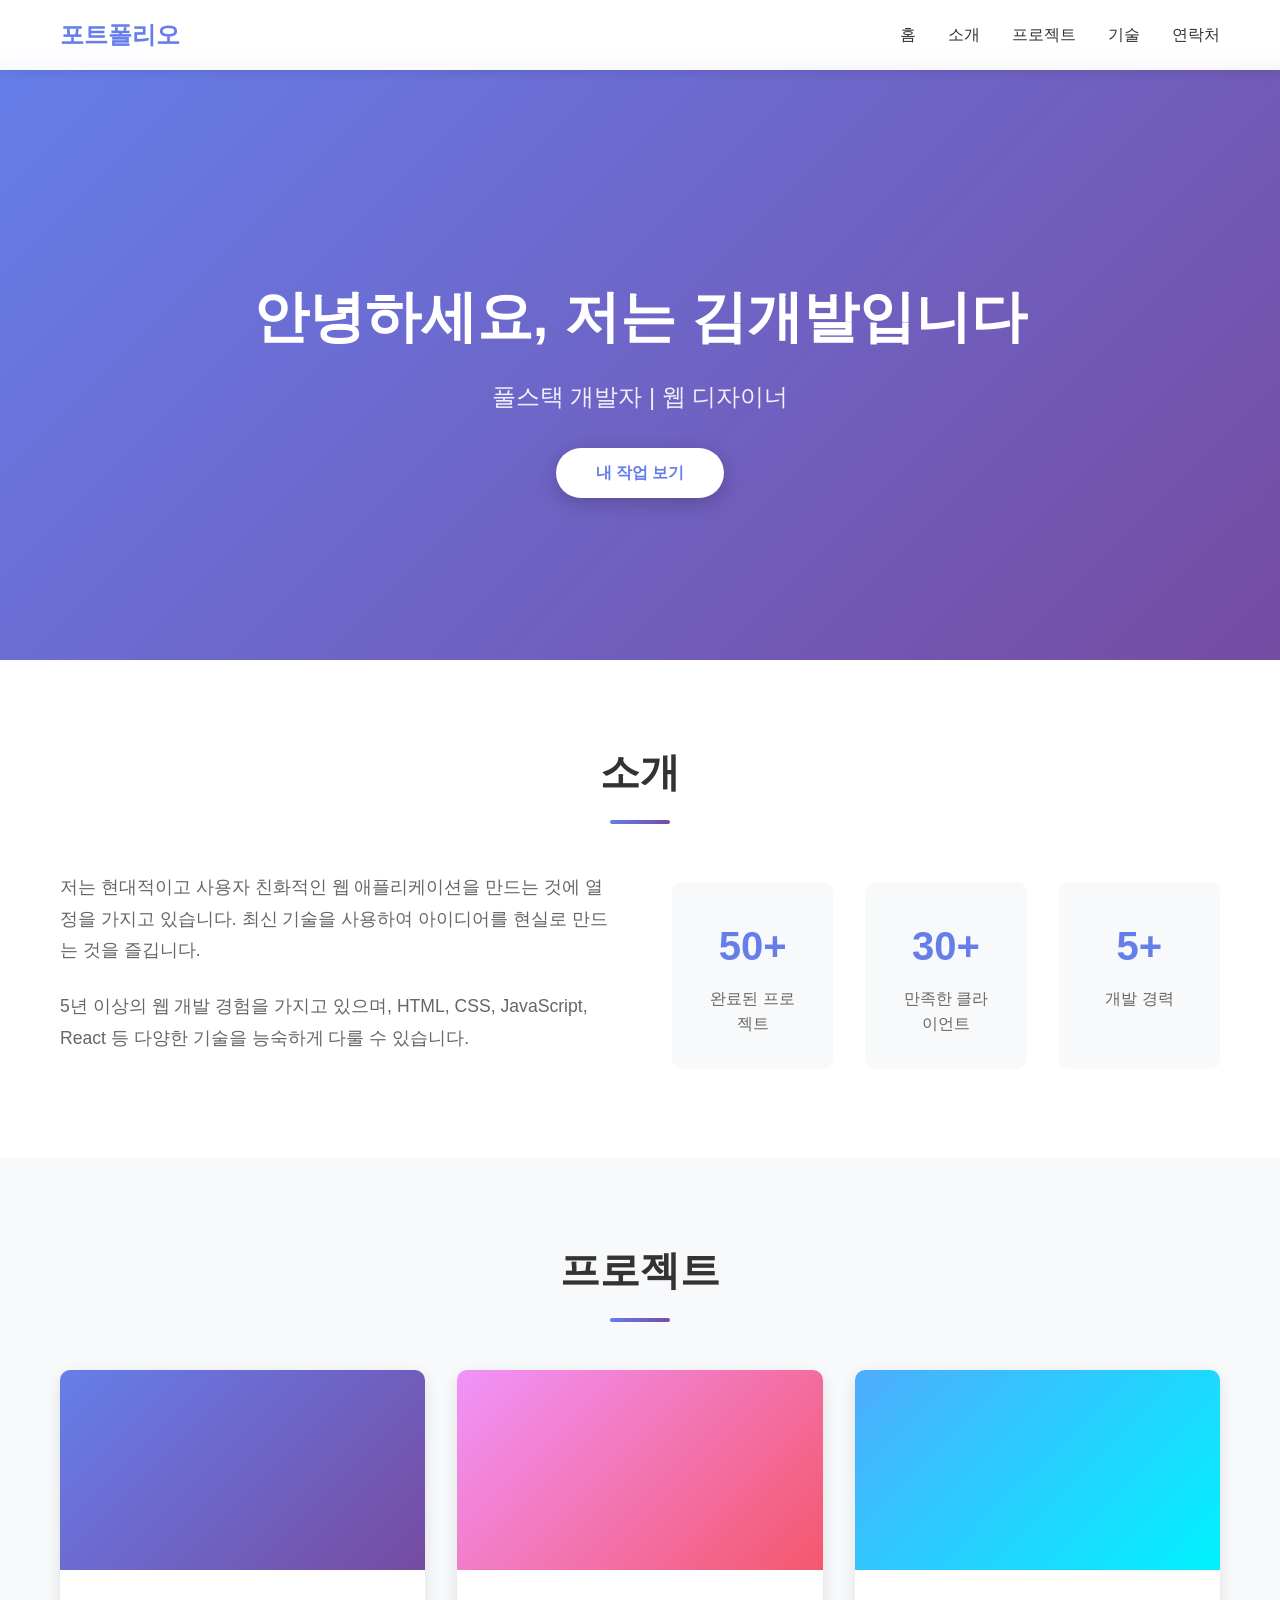
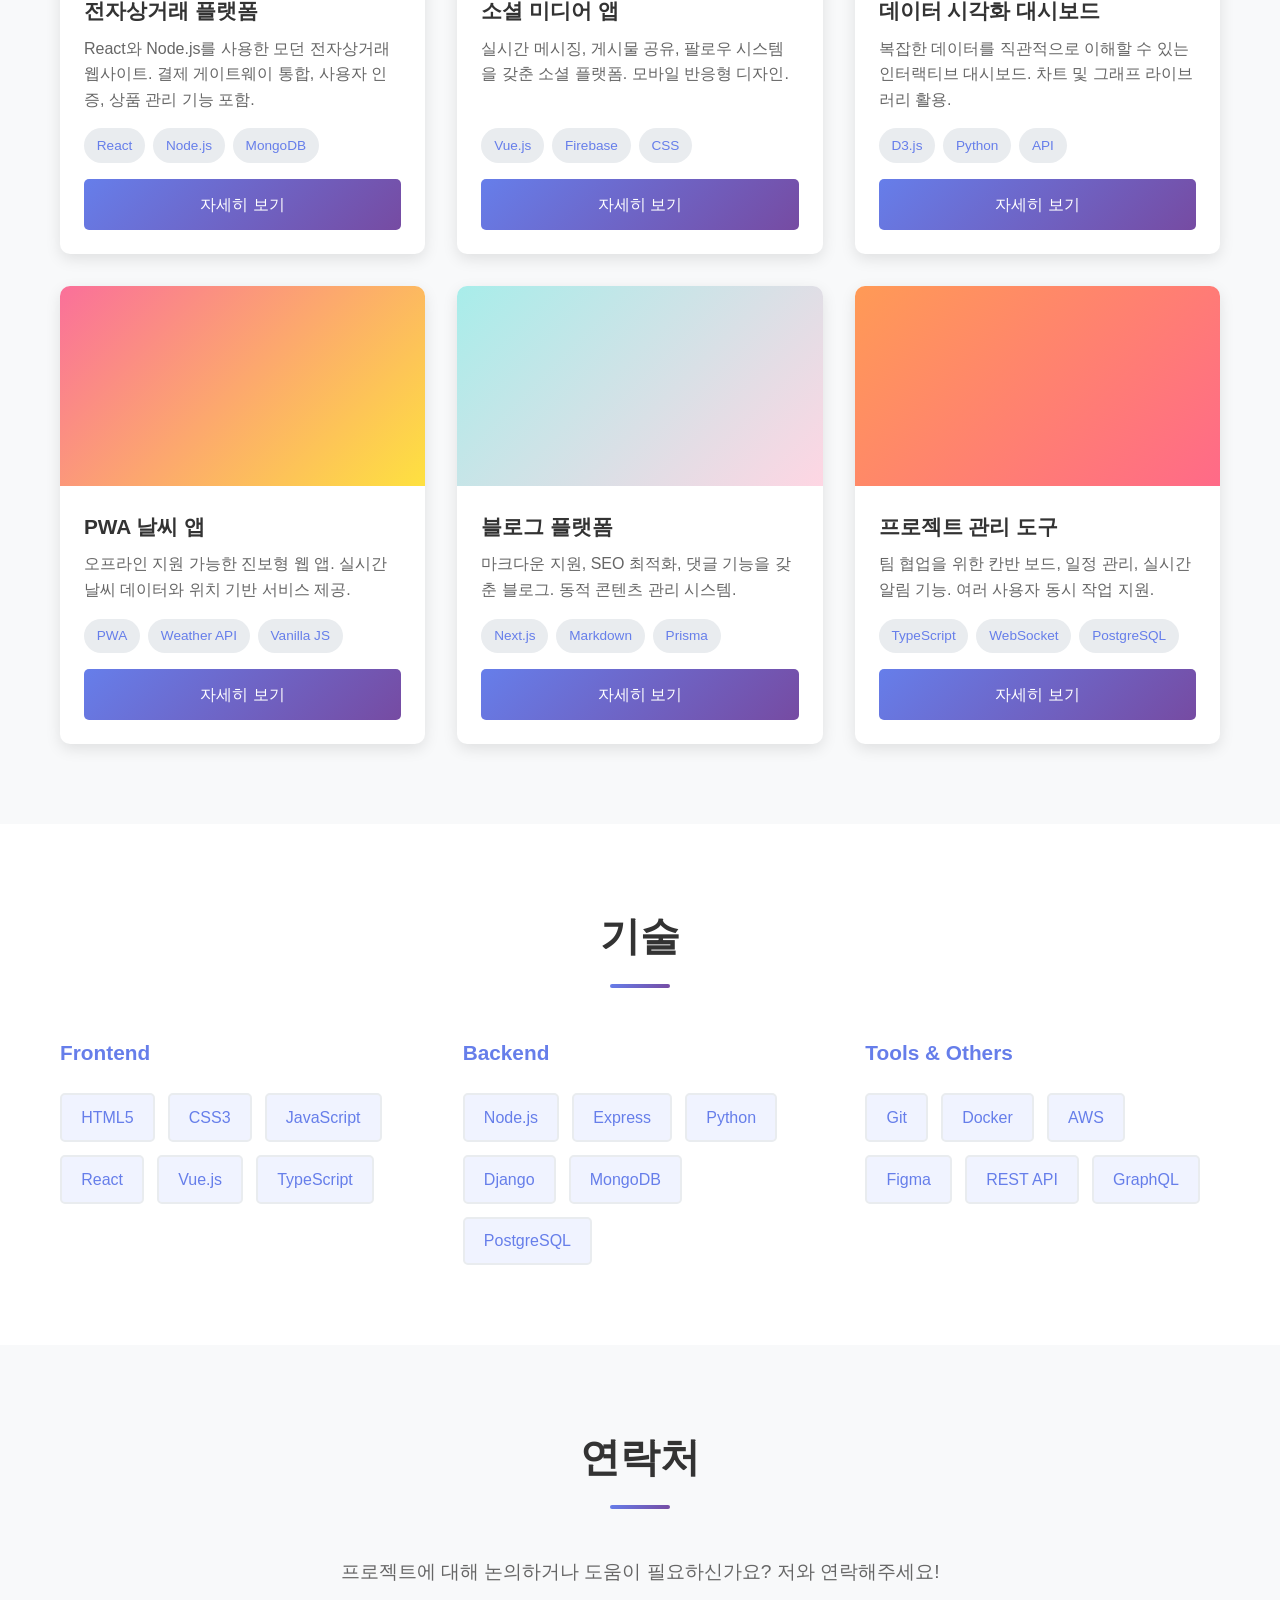
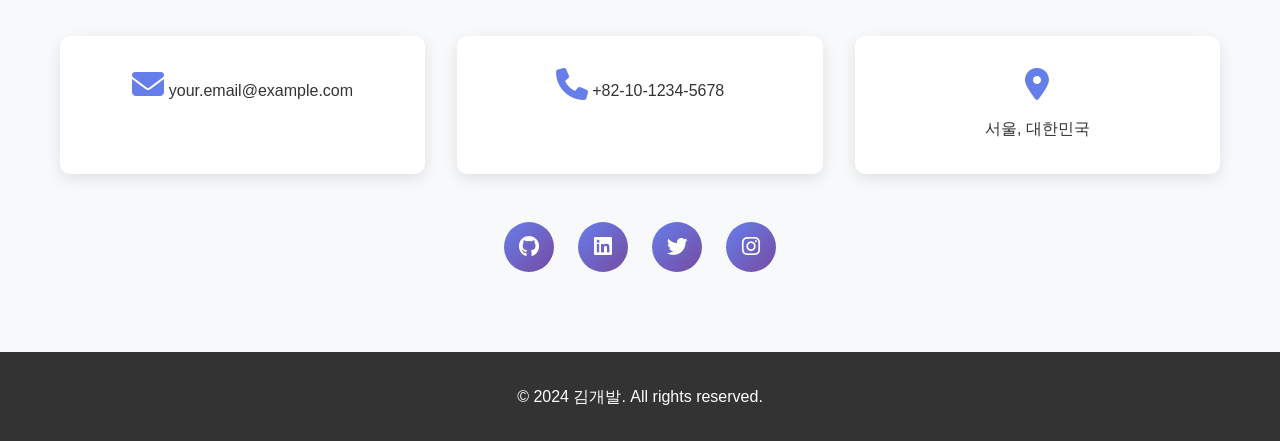
==== index.html @ 22b20ef0 "first commit" ====
<!DOCTYPE html>
<html lang="ko">
<head>
    <meta charset="UTF-8">
    <meta name="viewport" content="width=device-width, initial-scale=1.0">
    <title>김개발 | 포트폴리오</title>
    <link rel="stylesheet" href="https://cdnjs.cloudflare.com/ajax/libs/font-awesome/6.4.0/css/all.min.css">
    <link rel="stylesheet" href="styles.css">
</head>
<body>
    <!-- 네비게이션 바 -->
    <nav class="navbar">
        <div class="container">
            <div class="logo">포트폴리오</div>
            <ul class="nav-links">
                <li><a href="#hero">홈</a></li>
                <li><a href="#about">소개</a></li>
                <li><a href="#projects">프로젝트</a></li>
                <li><a href="#skills">기술</a></li>
                <li><a href="#contact">연락처</a></li>
            </ul>
        </div>
    </nav>

    <!-- 히어로 섹션 -->
    <section id="hero" class="hero">
        <div class="hero-content">
            <h1 class="hero-title">안녕하세요, 저는 김개발입니다</h1>
            <p class="hero-subtitle">풀스택 개발자 | 웹 디자이너</p>
            <a href="#projects" class="cta-button">내 작업 보기</a>
        </div>
    </section>

    <!-- 소개 섹션 -->
    <section id="about" class="about">
        <div class="container">
            <h2 class="section-title">소개</h2>
            <div class="about-content">
                <div class="about-text">
                    <p>저는 현대적이고 사용자 친화적인 웹 애플리케이션을 만드는 것에 열정을 가지고 있습니다. 최신 기술을 사용하여 아이디어를 현실로 만드는 것을 즐깁니다.</p>
                    <p>5년 이상의 웹 개발 경험을 가지고 있으며, HTML, CSS, JavaScript, React 등 다양한 기술을 능숙하게 다룰 수 있습니다.</p>
                </div>
                <div class="about-stats">
                    <div class="stat">
                        <div class="stat-number">50+</div>
                        <div class="stat-label">완료된 프로젝트</div>
                    </div>
                    <div class="stat">
                        <div class="stat-number">30+</div>
                        <div class="stat-label">만족한 클라이언트</div>
                    </div>
                    <div class="stat">
                        <div class="stat-number">5+</div>
                        <div class="stat-label">개발 경력</div>
                    </div>
                </div>
            </div>
        </div>
    </section>

    <!-- 프로젝트 섹션 -->
    <section id="projects" class="projects">
        <div class="container">
            <h2 class="section-title">프로젝트</h2>
            <div class="projects-grid">
                <div class="project-card">
                    <div class="project-image" style="background: linear-gradient(135deg, #667eea 0%, #764ba2 100%);"></div>
                    <h3>전자상거래 플랫폼</h3>
                    <p>React와 Node.js를 사용한 모던 전자상거래 웹사이트. 결제 게이트웨이 통합, 사용자 인증, 상품 관리 기능 포함.</p>
                    <div class="project-tags">
                        <span class="tag">React</span>
                        <span class="tag">Node.js</span>
                        <span class="tag">MongoDB</span>
                    </div>
                    <a href="#" class="project-link">자세히 보기</a>
                </div>

                <div class="project-card">
                    <div class="project-image" style="background: linear-gradient(135deg, #f093fb 0%, #f5576c 100%);"></div>
                    <h3>소셜 미디어 앱</h3>
                    <p>실시간 메시징, 게시물 공유, 팔로우 시스템을 갖춘 소셜 플랫폼. 모바일 반응형 디자인.</p>
                    <div class="project-tags">
                        <span class="tag">Vue.js</span>
                        <span class="tag">Firebase</span>
                        <span class="tag">CSS</span>
                    </div>
                    <a href="#" class="project-link">자세히 보기</a>
                </div>

                <div class="project-card">
                    <div class="project-image" style="background: linear-gradient(135deg, #4facfe 0%, #00f2fe 100%);"></div>
                    <h3>데이터 시각화 대시보드</h3>
                    <p>복잡한 데이터를 직관적으로 이해할 수 있는 인터랙티브 대시보드. 차트 및 그래프 라이브러리 활용.</p>
                    <div class="project-tags">
                        <span class="tag">D3.js</span>
                        <span class="tag">Python</span>
                        <span class="tag">API</span>
                    </div>
                    <a href="#" class="project-link">자세히 보기</a>
                </div>

                <div class="project-card">
                    <div class="project-image" style="background: linear-gradient(135deg, #fa709a 0%, #fee140 100%);"></div>
                    <h3>PWA 날씨 앱</h3>
                    <p>오프라인 지원 가능한 진보형 웹 앱. 실시간 날씨 데이터와 위치 기반 서비스 제공.</p>
                    <div class="project-tags">
                        <span class="tag">PWA</span>
                        <span class="tag">Weather API</span>
                        <span class="tag">Vanilla JS</span>
                    </div>
                    <a href="#" class="project-link">자세히 보기</a>
                </div>

                <div class="project-card">
                    <div class="project-image" style="background: linear-gradient(135deg, #a8edea 0%, #fed6e3 100%);"></div>
                    <h3>블로그 플랫폼</h3>
                    <p>마크다운 지원, SEO 최적화, 댓글 기능을 갖춘 블로그. 동적 콘텐츠 관리 시스템.</p>
                    <div class="project-tags">
                        <span class="tag">Next.js</span>
                        <span class="tag">Markdown</span>
                        <span class="tag">Prisma</span>
                    </div>
                    <a href="#" class="project-link">자세히 보기</a>
                </div>

                <div class="project-card">
                    <div class="project-image" style="background: linear-gradient(135deg, #ff9a56 0%, #ff6a88 100%);"></div>
                    <h3>프로젝트 관리 도구</h3>
                    <p>팀 협업을 위한 칸반 보드, 일정 관리, 실시간 알림 기능. 여러 사용자 동시 작업 지원.</p>
                    <div class="project-tags">
                        <span class="tag">TypeScript</span>
                        <span class="tag">WebSocket</span>
                        <span class="tag">PostgreSQL</span>
                    </div>
                    <a href="#" class="project-link">자세히 보기</a>
                </div>
            </div>
        </div>
    </section>

    <!-- 기술 섹션 -->
    <section id="skills" class="skills">
        <div class="container">
            <h2 class="section-title">기술</h2>
            <div class="skills-grid">
                <div class="skill-category">
                    <h3>Frontend</h3>
                    <div class="skill-items">
                        <span class="skill-item">HTML5</span>
                        <span class="skill-item">CSS3</span>
                        <span class="skill-item">JavaScript</span>
                        <span class="skill-item">React</span>
                        <span class="skill-item">Vue.js</span>
                        <span class="skill-item">TypeScript</span>
                    </div>
                </div>

                <div class="skill-category">
                    <h3>Backend</h3>
                    <div class="skill-items">
                        <span class="skill-item">Node.js</span>
                        <span class="skill-item">Express</span>
                        <span class="skill-item">Python</span>
                        <span class="skill-item">Django</span>
                        <span class="skill-item">MongoDB</span>
                        <span class="skill-item">PostgreSQL</span>
                    </div>
                </div>

                <div class="skill-category">
                    <h3>Tools & Others</h3>
                    <div class="skill-items">
                        <span class="skill-item">Git</span>
                        <span class="skill-item">Docker</span>
                        <span class="skill-item">AWS</span>
                        <span class="skill-item">Figma</span>
                        <span class="skill-item">REST API</span>
                        <span class="skill-item">GraphQL</span>
                    </div>
                </div>
            </div>
        </div>
    </section>

    <!-- 연락처 섹션 -->
    <section id="contact" class="contact">
        <div class="container">
            <h2 class="section-title">연락처</h2>
            <div class="contact-content">
                <p class="contact-intro">프로젝트에 대해 논의하거나 도움이 필요하신가요? 저와 연락해주세요!</p>
                <div class="contact-methods">
                    <div class="contact-item">
                        <i class="fas fa-envelope"></i>
                        <a href="mailto:your.email@example.com">your.email@example.com</a>
                    </div>
                    <div class="contact-item">
                        <i class="fas fa-phone"></i>
                        <a href="tel:+82-10-1234-5678">+82-10-1234-5678</a>
                    </div>
                    <div class="contact-item">
                        <i class="fas fa-map-marker-alt"></i>
                        <p>서울, 대한민국</p>
                    </div>
                </div>
                <div class="social-links">
                    <a href="https://github.com" target="_blank" class="social-link">
                        <i class="fab fa-github"></i>
                    </a>
                    <a href="https://linkedin.com" target="_blank" class="social-link">
                        <i class="fab fa-linkedin"></i>
                    </a>
                    <a href="https://twitter.com" target="_blank" class="social-link">
                        <i class="fab fa-twitter"></i>
                    </a>
                    <a href="https://instagram.com" target="_blank" class="social-link">
                        <i class="fab fa-instagram"></i>
                    </a>
                </div>
            </div>
        </div>
    </section>

    <!-- 푸터 -->
    <footer class="footer">
        <div class="container">
            <p>&copy; 2024 김개발. All rights reserved.</p>
        </div>
    </footer>

    <script src="script.js"></script>
</body>
</html>
---- styles.css ----
* {
    margin: 0;
    padding: 0;
    box-sizing: border-box;
}

body {
    font-family: 'Segoe UI', Tahoma, Geneva, Verdana, sans-serif;
    line-height: 1.6;
    color: #333;
    background-color: #f8f9fa;
}

.container {
    max-width: 1200px;
    margin: 0 auto;
    padding: 0 20px;
}

/* 네비게이션 바 */
.navbar {
    position: fixed;
    top: 0;
    width: 100%;
    background: rgba(255, 255, 255, 0.95);
    backdrop-filter: blur(10px);
    padding: 1rem 0;
    z-index: 1000;
    box-shadow: 0 2px 10px rgba(0, 0, 0, 0.1);
}

.navbar .container {
    display: flex;
    justify-content: space-between;
    align-items: center;
}

.logo {
    font-size: 1.5rem;
    font-weight: bold;
    color: #667eea;
}

.nav-links {
    display: flex;
    list-style: none;
    gap: 2rem;
}

.nav-links a {
    text-decoration: none;
    color: #333;
    font-weight: 500;
    transition: color 0.3s ease;
}

.nav-links a:hover {
    color: #667eea;
}

/* 히어로 섹션 */
.hero {
    background: linear-gradient(135deg, #667eea 0%, #764ba2 100%);
    color: white;
    padding: 150px 20px 100px;
    text-align: center;
    margin-top: 60px;
    min-height: 600px;
    display: flex;
    align-items: center;
    justify-content: center;
}

.hero-content {
    animation: slideInDown 0.8s ease-out;
}

.hero-title {
    font-size: 3.5rem;
    margin-bottom: 1rem;
    font-weight: bold;
}

.hero-subtitle {
    font-size: 1.5rem;
    margin-bottom: 2rem;
    opacity: 0.9;
}

.cta-button {
    display: inline-block;
    padding: 12px 40px;
    background-color: white;
    color: #667eea;
    text-decoration: none;
    border-radius: 50px;
    font-weight: bold;
    transition: transform 0.3s ease, box-shadow 0.3s ease;
    box-shadow: 0 5px 20px rgba(0, 0, 0, 0.2);
}

.cta-button:hover {
    transform: translateY(-3px);
    box-shadow: 0 10px 30px rgba(0, 0, 0, 0.3);
}

/* 섹션 제목 */
.section-title {
    font-size: 2.5rem;
    text-align: center;
    margin-bottom: 3rem;
    color: #333;
    position: relative;
}

.section-title::after {
    content: '';
    display: block;
    width: 60px;
    height: 4px;
    background: linear-gradient(135deg, #667eea 0%, #764ba2 100%);
    margin: 1rem auto 0;
    border-radius: 2px;
}

/* 소개 섹션 */
.about {
    padding: 80px 20px;
    background: white;
}

.about-content {
    display: grid;
    grid-template-columns: 1fr 1fr;
    gap: 4rem;
    align-items: center;
}

.about-text p {
    font-size: 1.1rem;
    margin-bottom: 1.5rem;
    color: #666;
    line-height: 1.8;
}

.about-stats {
    display: grid;
    grid-template-columns: 1fr 1fr 1fr;
    gap: 2rem;
}

.stat {
    text-align: center;
    padding: 2rem;
    background: #f8f9fa;
    border-radius: 10px;
    transition: transform 0.3s ease, box-shadow 0.3s ease;
}

.stat:hover {
    transform: translateY(-5px);
    box-shadow: 0 10px 30px rgba(102, 126, 234, 0.2);
}

.stat-number {
    font-size: 2.5rem;
    font-weight: bold;
    color: #667eea;
    margin-bottom: 0.5rem;
}

.stat-label {
    color: #666;
    font-size: 1rem;
}

/* 프로젝트 섹션 */
.projects {
    padding: 80px 20px;
    background: #f8f9fa;
}

.projects-grid {
    display: grid;
    grid-template-columns: repeat(auto-fit, minmax(320px, 1fr));
    gap: 2rem;
}

.project-card {
    background: white;
    border-radius: 10px;
    overflow: hidden;
    transition: transform 0.3s ease, box-shadow 0.3s ease;
    box-shadow: 0 5px 15px rgba(0, 0, 0, 0.1);
    display: flex;
    flex-direction: column;
}

.project-card:hover {
    transform: translateY(-10px);
    box-shadow: 0 15px 40px rgba(0, 0, 0, 0.15);
}

.project-image {
    height: 200px;
    background: linear-gradient(135deg, #667eea 0%, #764ba2 100%);
}

.project-card h3 {
    padding: 1.5rem 1.5rem 0.5rem;
    font-size: 1.3rem;
    color: #333;
}

.project-card p {
    padding: 0 1.5rem;
    color: #666;
    flex-grow: 1;
    margin-bottom: 1rem;
}

.project-tags {
    display: flex;
    flex-wrap: wrap;
    gap: 0.5rem;
    padding: 0 1.5rem;
    margin-bottom: 1rem;
}

.tag {
    display: inline-block;
    padding: 0.4rem 0.8rem;
    background: #e9ecef;
    color: #667eea;
    border-radius: 20px;
    font-size: 0.85rem;
    font-weight: 500;
}

.project-link {
    display: inline-block;
    margin: 0 1.5rem 1.5rem;
    padding: 0.8rem 1.5rem;
    background: linear-gradient(135deg, #667eea 0%, #764ba2 100%);
    color: white;
    text-decoration: none;
    border-radius: 5px;
    transition: opacity 0.3s ease;
    text-align: center;
}

.project-link:hover {
    opacity: 0.9;
}

/* 기술 섹션 */
.skills {
    padding: 80px 20px;
    background: white;
}

.skills-grid {
    display: grid;
    grid-template-columns: repeat(auto-fit, minmax(280px, 1fr));
    gap: 3rem;
}

.skill-category h3 {
    font-size: 1.3rem;
    margin-bottom: 1.5rem;
    color: #667eea;
}

.skill-items {
    display: flex;
    flex-wrap: wrap;
    gap: 0.8rem;
}

.skill-item {
    padding: 0.6rem 1.2rem;
    background: #f0f3ff;
    color: #667eea;
    border-radius: 5px;
    font-weight: 500;
    transition: all 0.3s ease;
    border: 2px solid #e9ecef;
}

.skill-item:hover {
    background: #667eea;
    color: white;
    transform: translateY(-3px);
}

/* 연락처 섹션 */
.contact {
    padding: 80px 20px;
    background: #f8f9fa;
}

.contact-content {
    text-align: center;
}

.contact-intro {
    font-size: 1.2rem;
    color: #666;
    margin-bottom: 3rem;
}

.contact-methods {
    display: grid;
    grid-template-columns: repeat(auto-fit, minmax(250px, 1fr));
    gap: 2rem;
    margin-bottom: 3rem;
}

.contact-item {
    padding: 2rem;
    background: white;
    border-radius: 10px;
    box-shadow: 0 5px 15px rgba(0, 0, 0, 0.1);
}

.contact-item i {
    font-size: 2rem;
    color: #667eea;
    margin-bottom: 1rem;
}

.contact-item a {
    color: #333;
    text-decoration: none;
    font-weight: 500;
    transition: color 0.3s ease;
}

.contact-item a:hover {
    color: #667eea;
}

.social-links {
    display: flex;
    justify-content: center;
    gap: 1.5rem;
    margin-top: 2rem;
}

.social-link {
    display: inline-flex;
    align-items: center;
    justify-content: center;
    width: 50px;
    height: 50px;
    background: linear-gradient(135deg, #667eea 0%, #764ba2 100%);
    color: white;
    border-radius: 50%;
    text-decoration: none;
    transition: transform 0.3s ease;
    font-size: 1.3rem;
}

.social-link:hover {
    transform: translateY(-5px) scale(1.1);
}

/* 푸터 */
.footer {
    background: #333;
    color: white;
    text-align: center;
    padding: 2rem;
}

/* 애니메이션 */
@keyframes slideInDown {
    from {
        opacity: 0;
        transform: translateY(-30px);
    }
    to {
        opacity: 1;
        transform: translateY(0);
    }
}

/* 반응형 디자인 */
@media (max-width: 768px) {
    .hero-title {
        font-size: 2rem;
    }

    .hero-subtitle {
        font-size: 1.1rem;
    }

    .about-content {
        grid-template-columns: 1fr;
    }

    .about-stats {
        grid-template-columns: 1fr;
    }

    .nav-links {
        gap: 1rem;
        font-size: 0.9rem;
    }

    .section-title {
        font-size: 2rem;
    }

    .hero {
        margin-top: 70px;
        min-height: 400px;
        padding: 100px 20px 60px;
    }
}
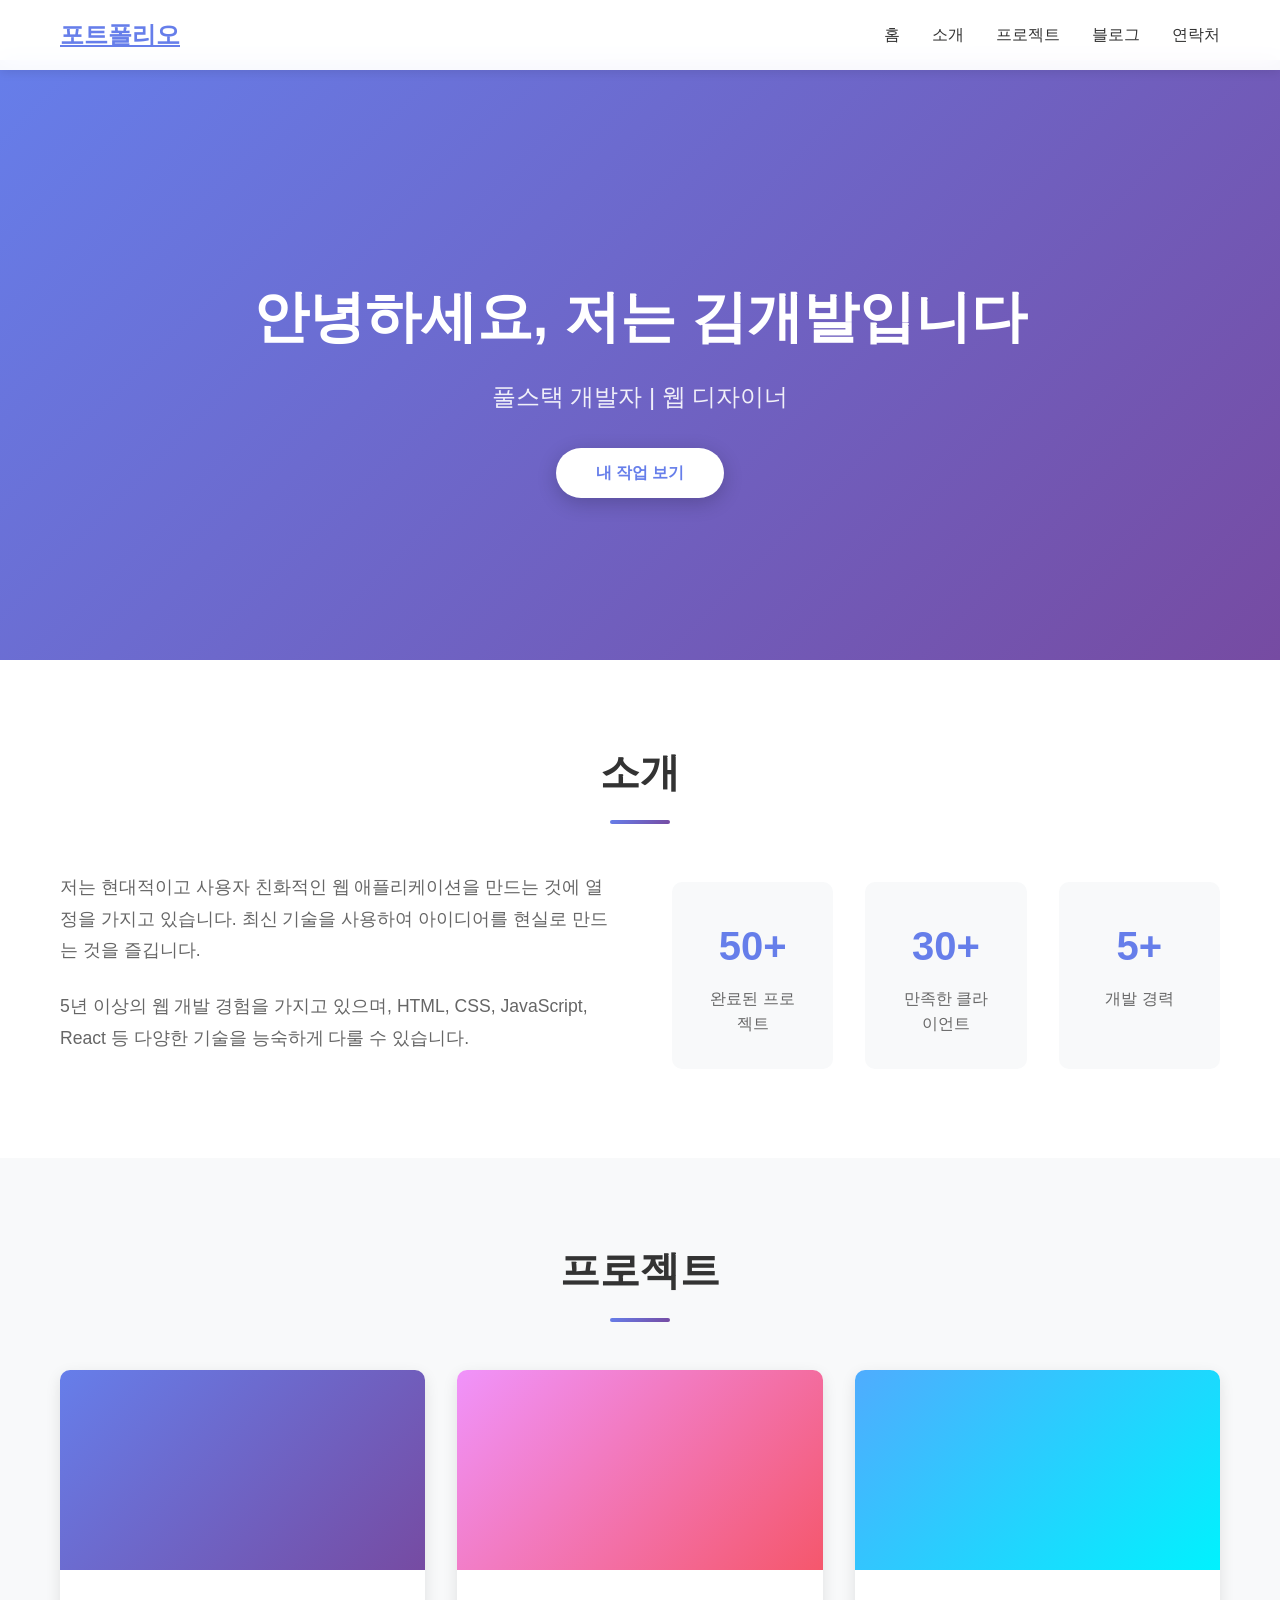
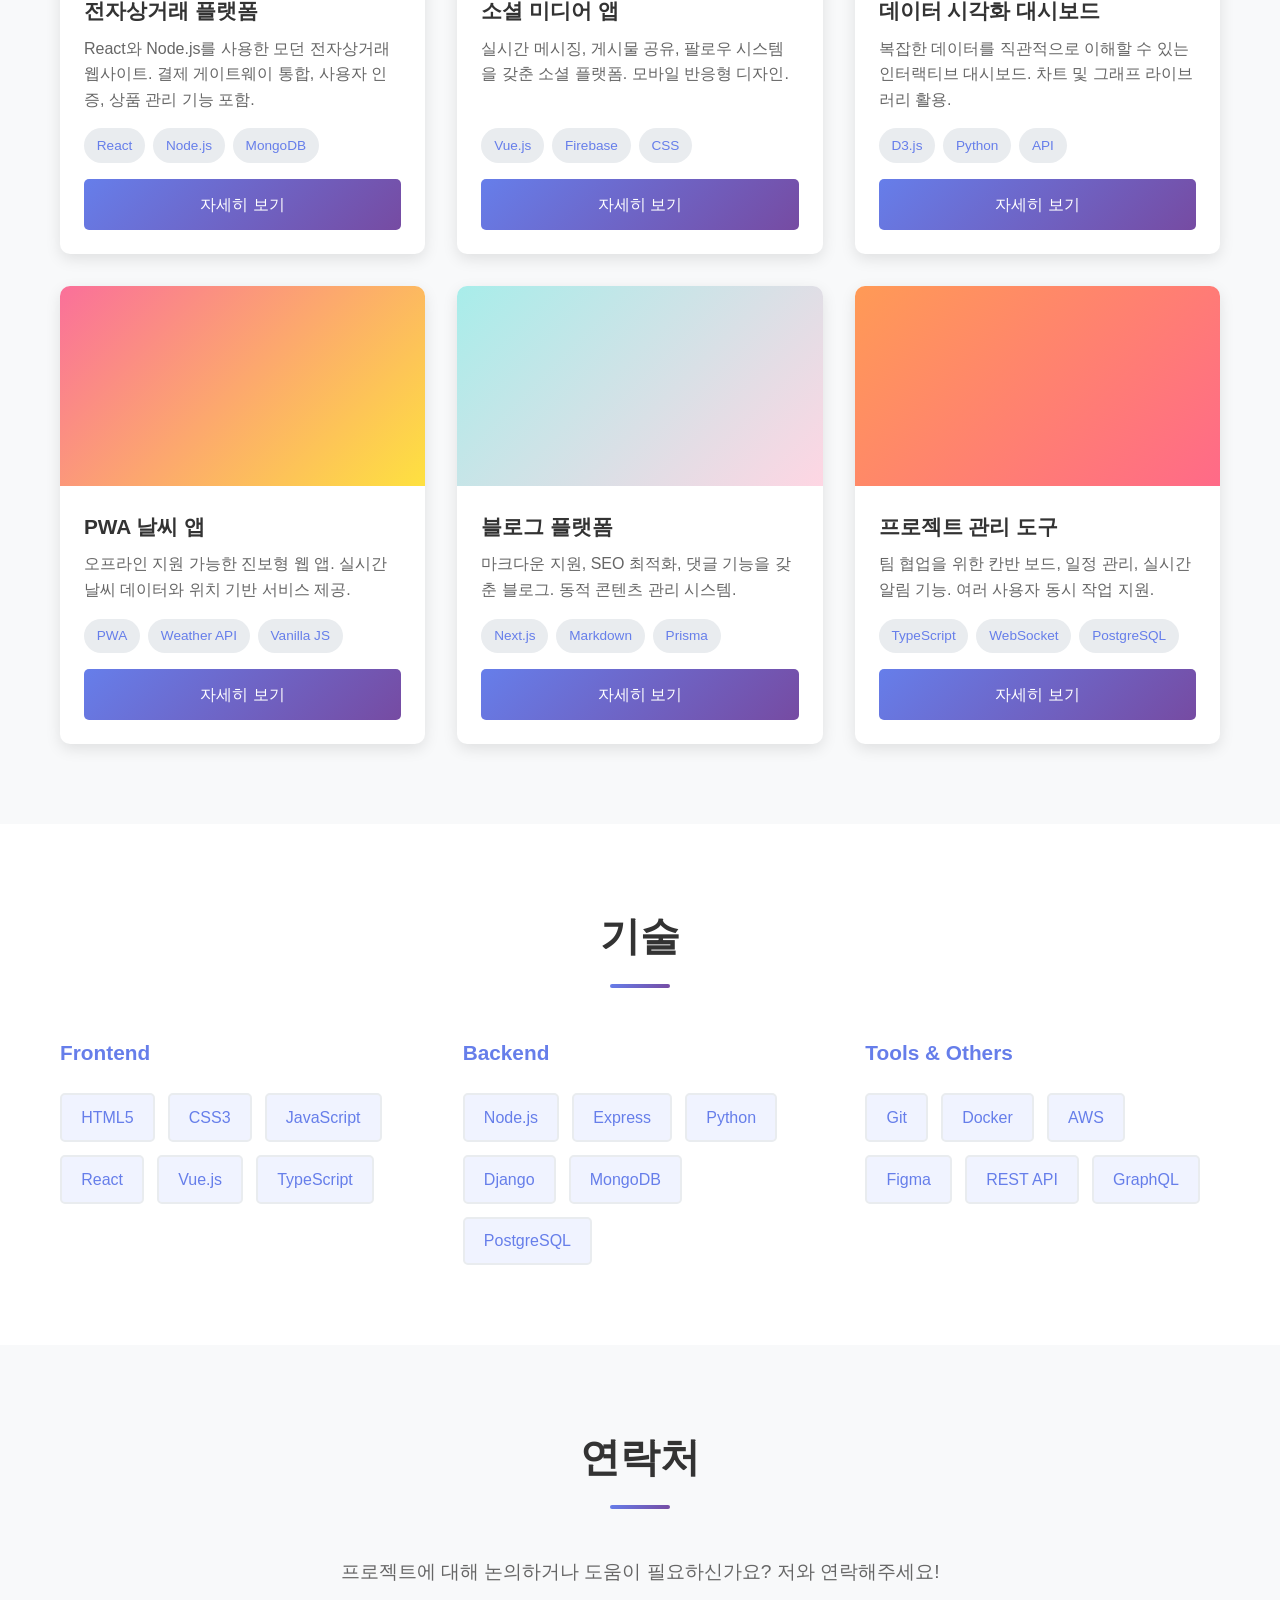
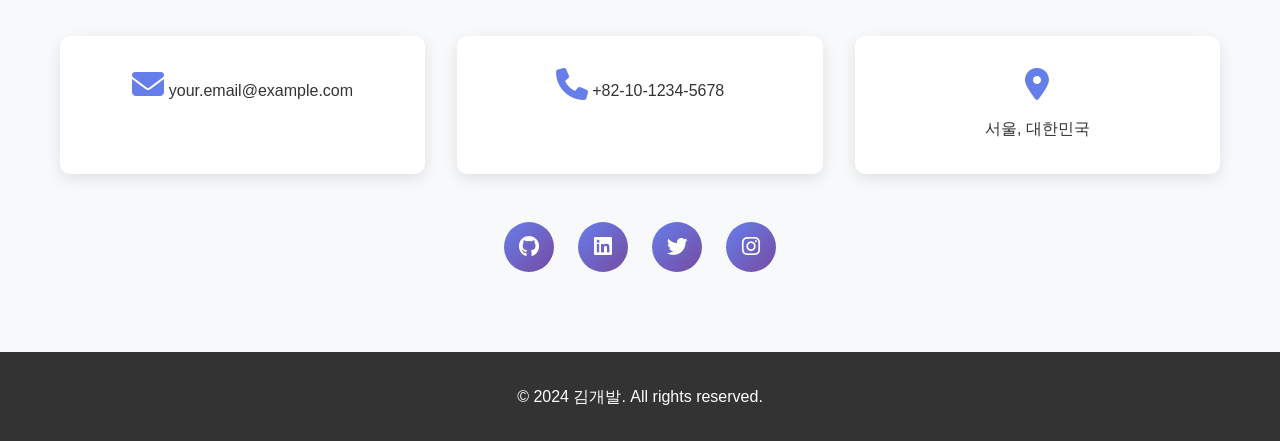
==== commit 63e697e4: "first commit" ====
--- a/index.html
+++ b/index.html
@@ -11,13 +11,13 @@
     <!-- 네비게이션 바 -->
     <nav class="navbar">
         <div class="container">
-            <div class="logo">포트폴리오</div>
+            <a href="index.html" class="logo">포트폴리오</a>
             <ul class="nav-links">
-                <li><a href="#hero">홈</a></li>
-                <li><a href="#about">소개</a></li>
-                <li><a href="#projects">프로젝트</a></li>
-                <li><a href="#skills">기술</a></li>
-                <li><a href="#contact">연락처</a></li>
+                <li><a href="index.html#hero">홈</a></li>
+                <li><a href="about.html">소개</a></li>
+                <li><a href="index.html#projects">프로젝트</a></li>
+                <li><a href="blog.html">블로그</a></li>
+                <li><a href="contact.html">연락처</a></li>
             </ul>
         </div>
     </nav>
@@ -72,7 +72,7 @@
                         <span class="tag">Node.js</span>
                         <span class="tag">MongoDB</span>
                     </div>
-                    <a href="#" class="project-link">자세히 보기</a>
+                    <a href="projects/project1.html" class="project-link">자세히 보기</a>
                 </div>
 
                 <div class="project-card">
@@ -84,7 +84,7 @@
                         <span class="tag">Firebase</span>
                         <span class="tag">CSS</span>
                     </div>
-                    <a href="#" class="project-link">자세히 보기</a>
+                    <a href="projects/project2.html" class="project-link">자세히 보기</a>
                 </div>
 
                 <div class="project-card">
@@ -96,7 +96,7 @@
                         <span class="tag">Python</span>
                         <span class="tag">API</span>
                     </div>
-                    <a href="#" class="project-link">자세히 보기</a>
+                    <a href="projects/project3.html" class="project-link">자세히 보기</a>
                 </div>
 
                 <div class="project-card">
@@ -108,7 +108,7 @@
                         <span class="tag">Weather API</span>
                         <span class="tag">Vanilla JS</span>
                     </div>
-                    <a href="#" class="project-link">자세히 보기</a>
+                    <a href="projects/project4.html" class="project-link">자세히 보기</a>
                 </div>
 
                 <div class="project-card">
@@ -120,7 +120,7 @@
                         <span class="tag">Markdown</span>
                         <span class="tag">Prisma</span>
                     </div>
-                    <a href="#" class="project-link">자세히 보기</a>
+                    <a href="projects/project5.html" class="project-link">자세히 보기</a>
                 </div>
 
                 <div class="project-card">
@@ -132,7 +132,7 @@
                         <span class="tag">WebSocket</span>
                         <span class="tag">PostgreSQL</span>
                     </div>
-                    <a href="#" class="project-link">자세히 보기</a>
+                    <a href="projects/project6.html" class="project-link">자세히 보기</a>
                 </div>
             </div>
         </div>
@@ -227,6 +227,5 @@
         </div>
     </footer>
 
-    <script src="script.js"></script>
-</body>
+    <script src="script.js"></script>    <script src="script.js"></script></body>
 </html>
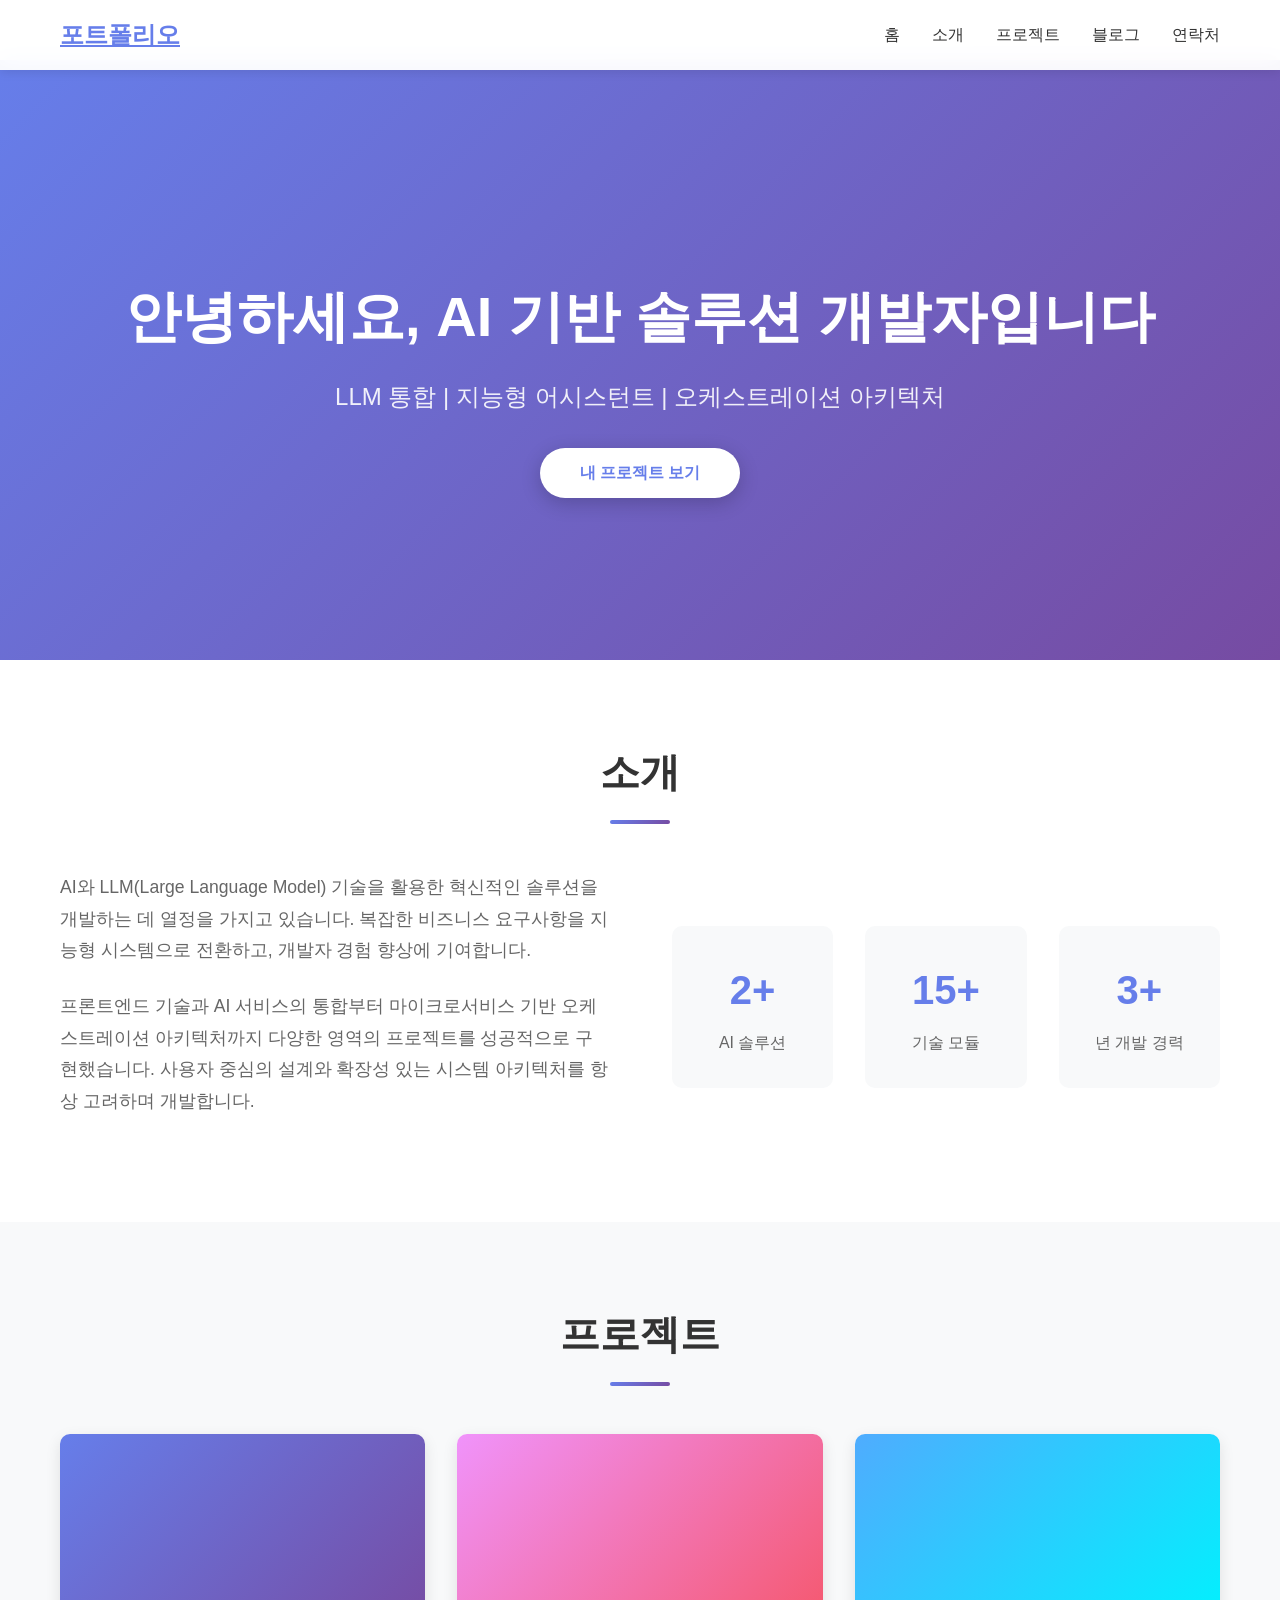
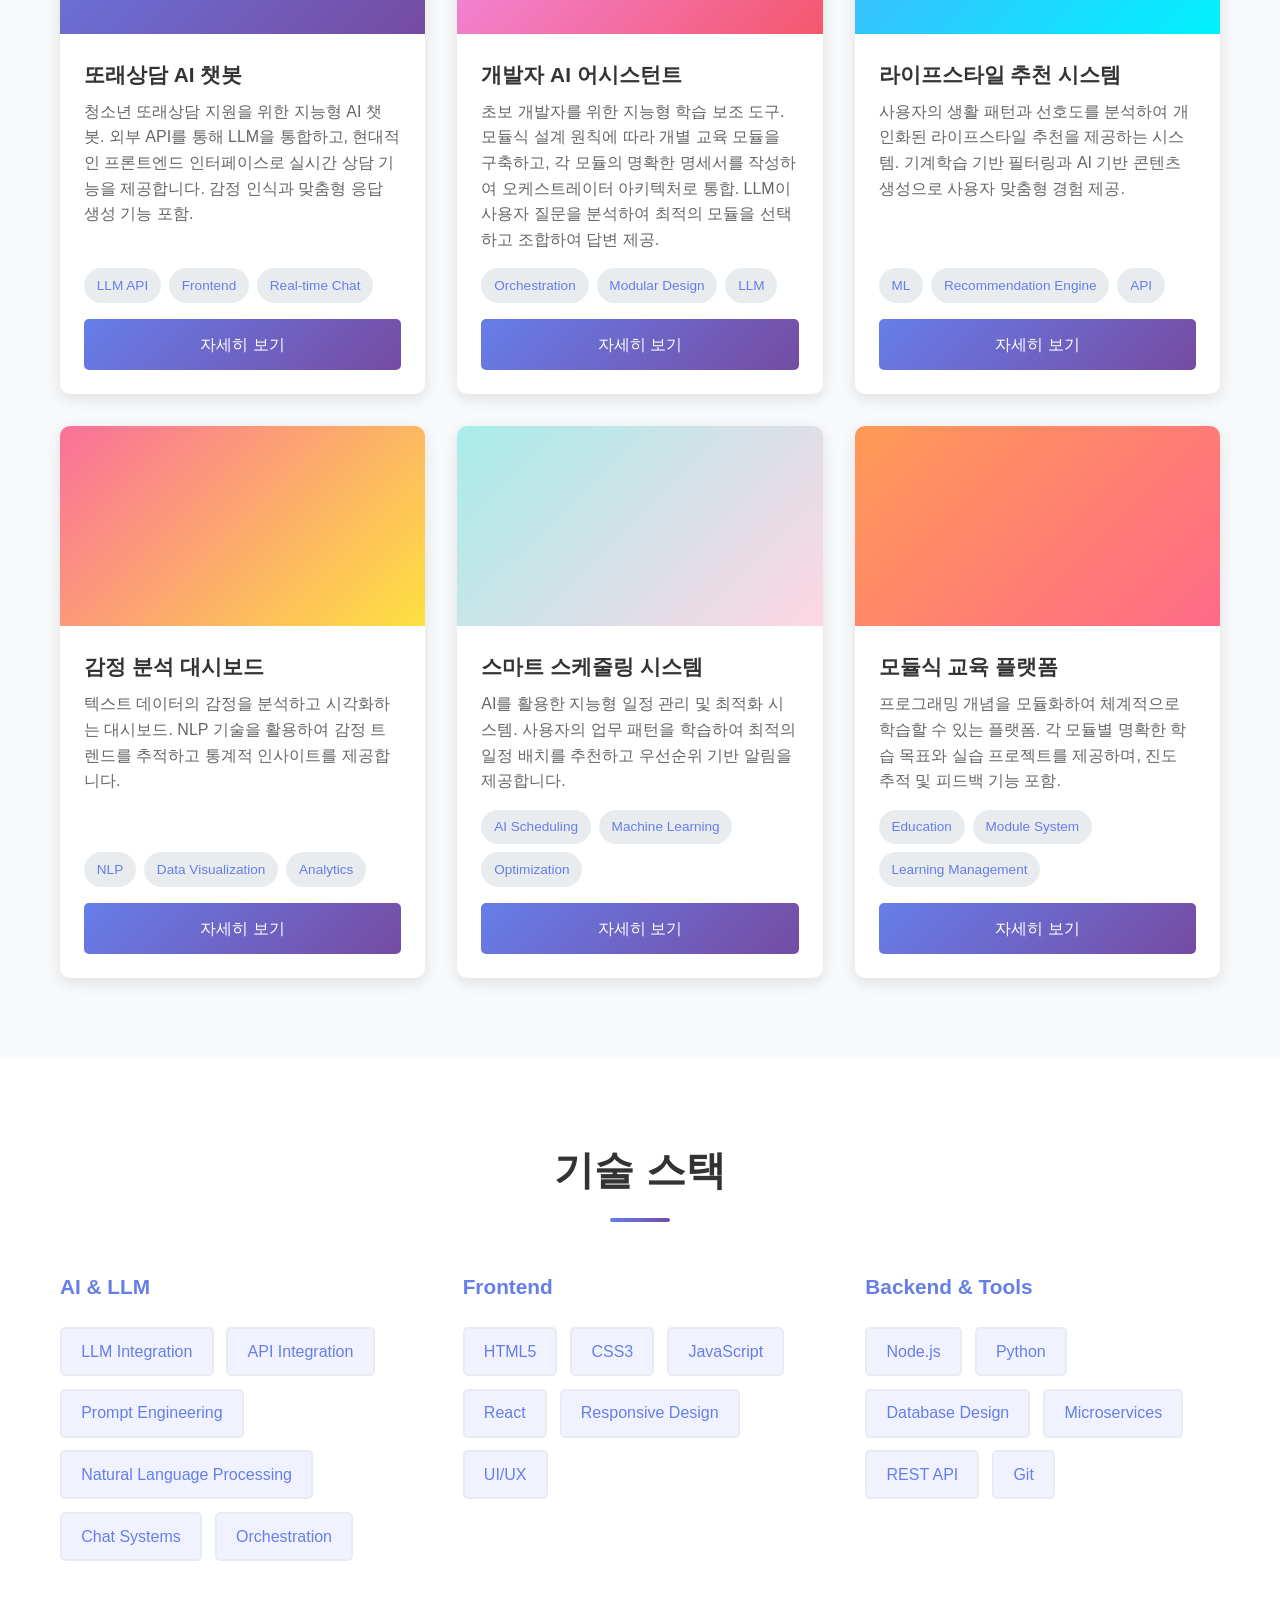
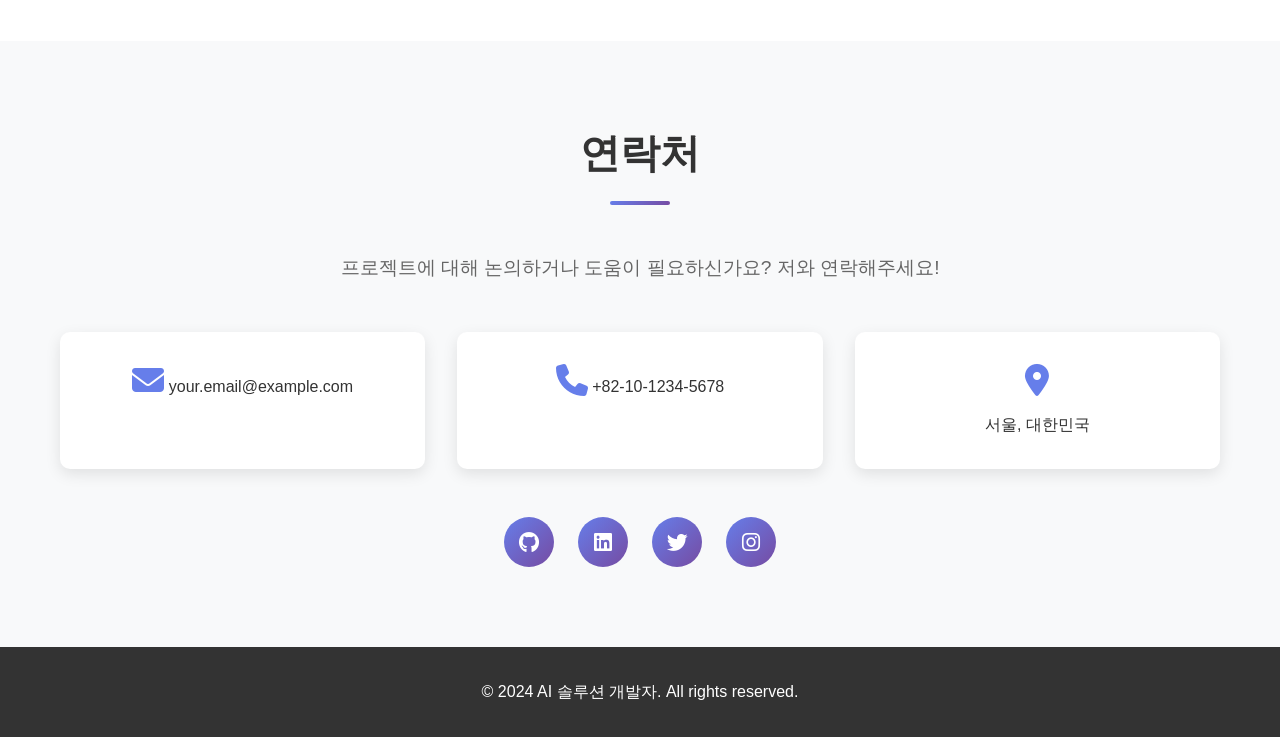
==== commit 38cf2a63: "ugtt" ====
--- a/index.html
+++ b/index.html
@@ -25,9 +25,9 @@
     <!-- 히어로 섹션 -->
     <section id="hero" class="hero">
         <div class="hero-content">
-            <h1 class="hero-title">안녕하세요, 저는 김개발입니다</h1>
-            <p class="hero-subtitle">풀스택 개발자 | 웹 디자이너</p>
-            <a href="#projects" class="cta-button">내 작업 보기</a>
+            <h1 class="hero-title">안녕하세요, AI 기반 솔루션 개발자입니다</h1>
+            <p class="hero-subtitle">LLM 통합 | 지능형 어시스턴트 | 오케스트레이션 아키텍처</p>
+            <a href="#projects" class="cta-button">내 프로젝트 보기</a>
         </div>
     </section>
 
@@ -37,21 +37,21 @@
             <h2 class="section-title">소개</h2>
             <div class="about-content">
                 <div class="about-text">
-                    <p>저는 현대적이고 사용자 친화적인 웹 애플리케이션을 만드는 것에 열정을 가지고 있습니다. 최신 기술을 사용하여 아이디어를 현실로 만드는 것을 즐깁니다.</p>
-                    <p>5년 이상의 웹 개발 경험을 가지고 있으며, HTML, CSS, JavaScript, React 등 다양한 기술을 능숙하게 다룰 수 있습니다.</p>
+                    <p>AI와 LLM(Large Language Model) 기술을 활용한 혁신적인 솔루션을 개발하는 데 열정을 가지고 있습니다. 복잡한 비즈니스 요구사항을 지능형 시스템으로 전환하고, 개발자 경험 향상에 기여합니다.</p>
+                    <p>프론트엔드 기술과 AI 서비스의 통합부터 마이크로서비스 기반 오케스트레이션 아키텍처까지 다양한 영역의 프로젝트를 성공적으로 구현했습니다. 사용자 중심의 설계와 확장성 있는 시스템 아키텍처를 항상 고려하며 개발합니다.</p>
                 </div>
                 <div class="about-stats">
                     <div class="stat">
-                        <div class="stat-number">50+</div>
-                        <div class="stat-label">완료된 프로젝트</div>
+                        <div class="stat-number">2+</div>
+                        <div class="stat-label">AI 솔루션</div>
                     </div>
                     <div class="stat">
-                        <div class="stat-number">30+</div>
-                        <div class="stat-label">만족한 클라이언트</div>
+                        <div class="stat-number">15+</div>
+                        <div class="stat-label">기술 모듈</div>
                     </div>
                     <div class="stat">
-                        <div class="stat-number">5+</div>
-                        <div class="stat-label">개발 경력</div>
+                        <div class="stat-number">3+</div>
+                        <div class="stat-label">년 개발 경력</div>
                     </div>
                 </div>
             </div>
@@ -65,35 +65,35 @@
             <div class="projects-grid">
                 <div class="project-card">
                     <div class="project-image" style="background: linear-gradient(135deg, #667eea 0%, #764ba2 100%);"></div>
-                    <h3>전자상거래 플랫폼</h3>
-                    <p>React와 Node.js를 사용한 모던 전자상거래 웹사이트. 결제 게이트웨이 통합, 사용자 인증, 상품 관리 기능 포함.</p>
-                    <div class="project-tags">
-                        <span class="tag">React</span>
-                        <span class="tag">Node.js</span>
-                        <span class="tag">MongoDB</span>
+                    <h3>또래상담 AI 챗봇</h3>
+                    <p>청소년 또래상담 지원을 위한 지능형 AI 챗봇. 외부 API를 통해 LLM을 통합하고, 현대적인 프론트엔드 인터페이스로 실시간 상담 기능을 제공합니다. 감정 인식과 맞춤형 응답 생성 기능 포함.</p>
+                    <div class="project-tags">
+                        <span class="tag">LLM API</span>
+                        <span class="tag">Frontend</span>
+                        <span class="tag">Real-time Chat</span>
                     </div>
                     <a href="projects/project1.html" class="project-link">자세히 보기</a>
                 </div>
 
                 <div class="project-card">
                     <div class="project-image" style="background: linear-gradient(135deg, #f093fb 0%, #f5576c 100%);"></div>
-                    <h3>소셜 미디어 앱</h3>
-                    <p>실시간 메시징, 게시물 공유, 팔로우 시스템을 갖춘 소셜 플랫폼. 모바일 반응형 디자인.</p>
-                    <div class="project-tags">
-                        <span class="tag">Vue.js</span>
-                        <span class="tag">Firebase</span>
-                        <span class="tag">CSS</span>
+                    <h3>개발자 AI 어시스턴트</h3>
+                    <p>초보 개발자를 위한 지능형 학습 보조 도구. 모듈식 설계 원칙에 따라 개별 교육 모듈을 구축하고, 각 모듈의 명확한 명세서를 작성하여 오케스트레이터 아키텍처로 통합. LLM이 사용자 질문을 분석하여 최적의 모듈을 선택하고 조합하여 답변 제공.</p>
+                    <div class="project-tags">
+                        <span class="tag">Orchestration</span>
+                        <span class="tag">Modular Design</span>
+                        <span class="tag">LLM</span>
                     </div>
                     <a href="projects/project2.html" class="project-link">자세히 보기</a>
                 </div>
 
                 <div class="project-card">
                     <div class="project-image" style="background: linear-gradient(135deg, #4facfe 0%, #00f2fe 100%);"></div>
-                    <h3>데이터 시각화 대시보드</h3>
-                    <p>복잡한 데이터를 직관적으로 이해할 수 있는 인터랙티브 대시보드. 차트 및 그래프 라이브러리 활용.</p>
-                    <div class="project-tags">
-                        <span class="tag">D3.js</span>
-                        <span class="tag">Python</span>
+                    <h3>라이프스타일 추천 시스템</h3>
+                    <p>사용자의 생활 패턴과 선호도를 분석하여 개인화된 라이프스타일 추천을 제공하는 시스템. 기계학습 기반 필터링과 AI 기반 콘텐츠 생성으로 사용자 맞춤형 경험 제공.</p>
+                    <div class="project-tags">
+                        <span class="tag">ML</span>
+                        <span class="tag">Recommendation Engine</span>
                         <span class="tag">API</span>
                     </div>
                     <a href="projects/project3.html" class="project-link">자세히 보기</a>
@@ -101,36 +101,36 @@
 
                 <div class="project-card">
                     <div class="project-image" style="background: linear-gradient(135deg, #fa709a 0%, #fee140 100%);"></div>
-                    <h3>PWA 날씨 앱</h3>
-                    <p>오프라인 지원 가능한 진보형 웹 앱. 실시간 날씨 데이터와 위치 기반 서비스 제공.</p>
-                    <div class="project-tags">
-                        <span class="tag">PWA</span>
-                        <span class="tag">Weather API</span>
-                        <span class="tag">Vanilla JS</span>
+                    <h3>감정 분석 대시보드</h3>
+                    <p>텍스트 데이터의 감정을 분석하고 시각화하는 대시보드. NLP 기술을 활용하여 감정 트렌드를 추적하고 통계적 인사이트를 제공합니다.</p>
+                    <div class="project-tags">
+                        <span class="tag">NLP</span>
+                        <span class="tag">Data Visualization</span>
+                        <span class="tag">Analytics</span>
                     </div>
                     <a href="projects/project4.html" class="project-link">자세히 보기</a>
                 </div>
 
                 <div class="project-card">
                     <div class="project-image" style="background: linear-gradient(135deg, #a8edea 0%, #fed6e3 100%);"></div>
-                    <h3>블로그 플랫폼</h3>
-                    <p>마크다운 지원, SEO 최적화, 댓글 기능을 갖춘 블로그. 동적 콘텐츠 관리 시스템.</p>
-                    <div class="project-tags">
-                        <span class="tag">Next.js</span>
-                        <span class="tag">Markdown</span>
-                        <span class="tag">Prisma</span>
+                    <h3>스마트 스케줄링 시스템</h3>
+                    <p>AI를 활용한 지능형 일정 관리 및 최적화 시스템. 사용자의 업무 패턴을 학습하여 최적의 일정 배치를 추천하고 우선순위 기반 알림을 제공합니다.</p>
+                    <div class="project-tags">
+                        <span class="tag">AI Scheduling</span>
+                        <span class="tag">Machine Learning</span>
+                        <span class="tag">Optimization</span>
                     </div>
                     <a href="projects/project5.html" class="project-link">자세히 보기</a>
                 </div>
 
                 <div class="project-card">
                     <div class="project-image" style="background: linear-gradient(135deg, #ff9a56 0%, #ff6a88 100%);"></div>
-                    <h3>프로젝트 관리 도구</h3>
-                    <p>팀 협업을 위한 칸반 보드, 일정 관리, 실시간 알림 기능. 여러 사용자 동시 작업 지원.</p>
-                    <div class="project-tags">
-                        <span class="tag">TypeScript</span>
-                        <span class="tag">WebSocket</span>
-                        <span class="tag">PostgreSQL</span>
+                    <h3>모듈식 교육 플랫폼</h3>
+                    <p>프로그래밍 개념을 모듈화하여 체계적으로 학습할 수 있는 플랫폼. 각 모듈별 명확한 학습 목표와 실습 프로젝트를 제공하며, 진도 추적 및 피드백 기능 포함.</p>
+                    <div class="project-tags">
+                        <span class="tag">Education</span>
+                        <span class="tag">Module System</span>
+                        <span class="tag">Learning Management</span>
                     </div>
                     <a href="projects/project6.html" class="project-link">자세히 보기</a>
                 </div>
@@ -141,8 +141,20 @@
     <!-- 기술 섹션 -->
     <section id="skills" class="skills">
         <div class="container">
-            <h2 class="section-title">기술</h2>
+            <h2 class="section-title">기술 스택</h2>
             <div class="skills-grid">
+                <div class="skill-category">
+                    <h3>AI & LLM</h3>
+                    <div class="skill-items">
+                        <span class="skill-item">LLM Integration</span>
+                        <span class="skill-item">API Integration</span>
+                        <span class="skill-item">Prompt Engineering</span>
+                        <span class="skill-item">Natural Language Processing</span>
+                        <span class="skill-item">Chat Systems</span>
+                        <span class="skill-item">Orchestration</span>
+                    </div>
+                </div>
+
                 <div class="skill-category">
                     <h3>Frontend</h3>
                     <div class="skill-items">
@@ -150,32 +162,20 @@
                         <span class="skill-item">CSS3</span>
                         <span class="skill-item">JavaScript</span>
                         <span class="skill-item">React</span>
-                        <span class="skill-item">Vue.js</span>
-                        <span class="skill-item">TypeScript</span>
+                        <span class="skill-item">Responsive Design</span>
+                        <span class="skill-item">UI/UX</span>
                     </div>
                 </div>
 
                 <div class="skill-category">
-                    <h3>Backend</h3>
+                    <h3>Backend & Tools</h3>
                     <div class="skill-items">
                         <span class="skill-item">Node.js</span>
-                        <span class="skill-item">Express</span>
                         <span class="skill-item">Python</span>
-                        <span class="skill-item">Django</span>
-                        <span class="skill-item">MongoDB</span>
-                        <span class="skill-item">PostgreSQL</span>
-                    </div>
-                </div>
-
-                <div class="skill-category">
-                    <h3>Tools & Others</h3>
-                    <div class="skill-items">
+                        <span class="skill-item">Database Design</span>
+                        <span class="skill-item">Microservices</span>
+                        <span class="skill-item">REST API</span>
                         <span class="skill-item">Git</span>
-                        <span class="skill-item">Docker</span>
-                        <span class="skill-item">AWS</span>
-                        <span class="skill-item">Figma</span>
-                        <span class="skill-item">REST API</span>
-                        <span class="skill-item">GraphQL</span>
                     </div>
                 </div>
             </div>
@@ -223,7 +223,7 @@
     <!-- 푸터 -->
     <footer class="footer">
         <div class="container">
-            <p>&copy; 2024 김개발. All rights reserved.</p>
+            <p>&copy; 2024 AI 솔루션 개발자. All rights reserved.</p>
         </div>
     </footer>
 
